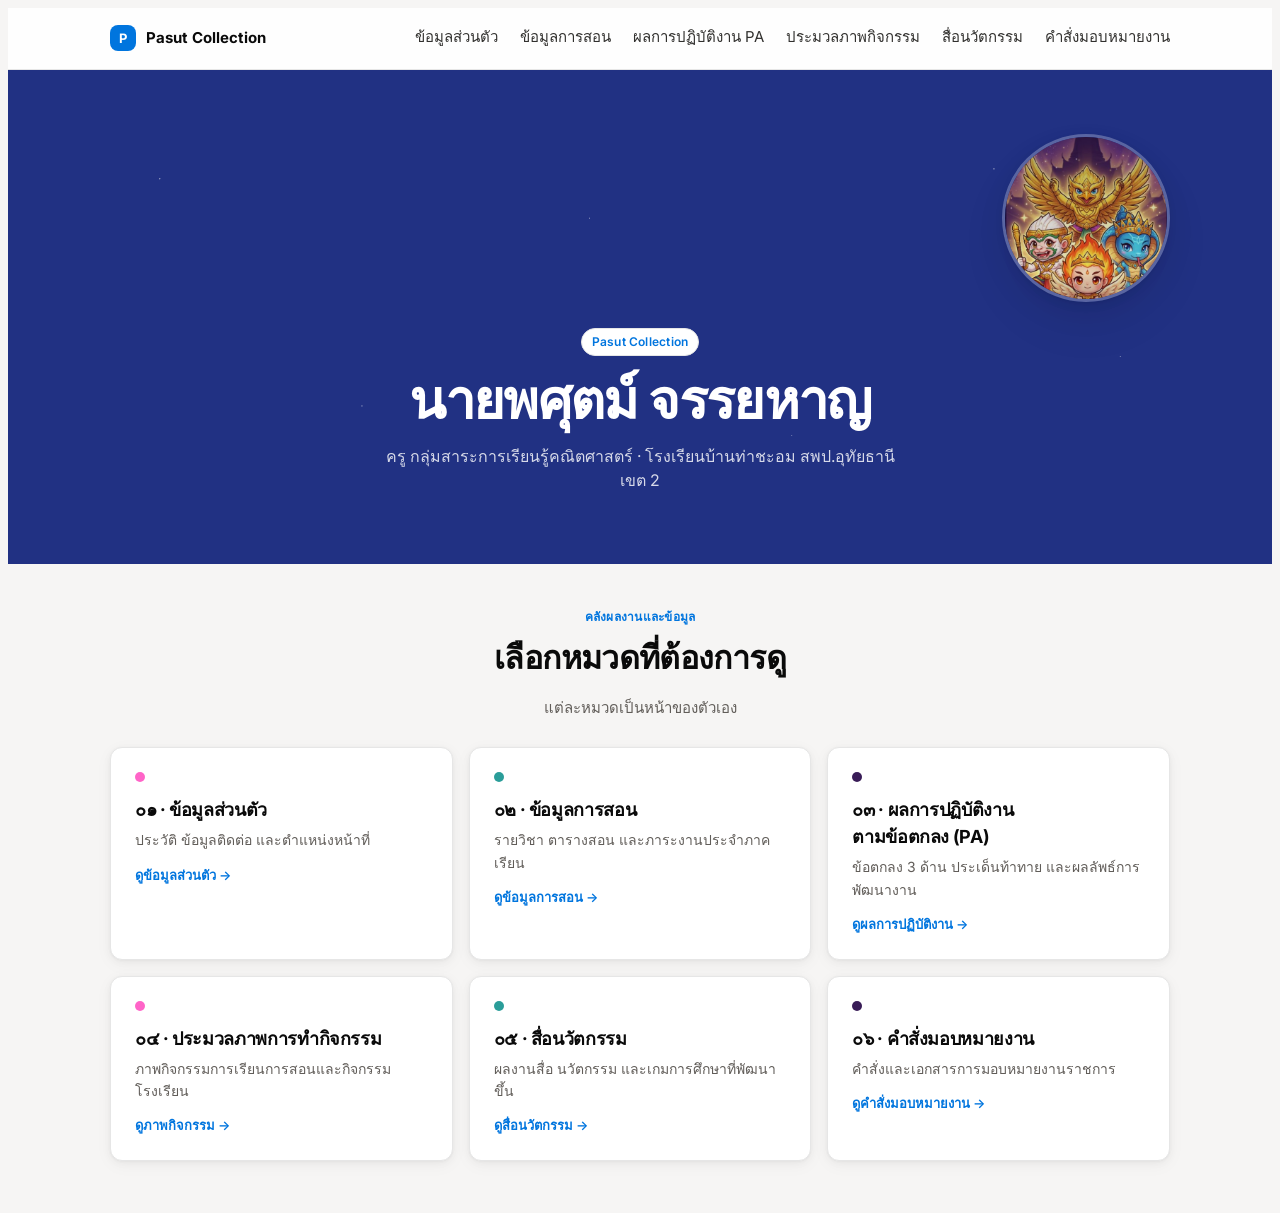
==== index.html @ 1e982bf4 "Add files via upload" ====
<!doctype html>
<html lang="th">
<head>
<meta charset="UTF-8">
<meta name="viewport" content="width=device-width, initial-scale=1">
<title>Pasut Collection</title>
<meta name="description" content="คลังผลงานและข้อมูลของนายพศุตม์ จรรยหาญ ครูกลุ่มสาระการเรียนรู้คณิตศาสตร์ โรงเรียนบ้านท่าชะอม">
<link rel="stylesheet" href="style.css">
</head>
<body>

<div class="topbar">
  <div class="wrap row">
    <a class="brand" href="index.html"><span class="mark">P</span> Pasut Collection</a>
    <nav class="crumbs">
      <a href="personal.html">ข้อมูลส่วนตัว</a>
      <a href="teaching.html">ข้อมูลการสอน</a>
      <a href="pa.html">ผลการปฏิบัติงาน PA</a>
      <a href="gallery.html">ประมวลภาพกิจกรรม</a>
      <a href="media.html">สื่อนวัตกรรม</a>
      <a href="orders.html">คำสั่งมอบหมายงาน</a>
    </nav>
  </div>
</div>

<div class="heroband">
  <div class="wrap heroband-inner">
    <div class="hero-photo"><img src="images/hero-splash.jpg" alt="รูปภาพนายพศุตม์ จรรยหาญ"></div>
    <span class="eyebrow">Pasut Collection</span>
    <h1>นายพศุตม์ จรรยหาญ</h1>
    <p class="lede">ครู กลุ่มสาระการเรียนรู้คณิตศาสตร์ · โรงเรียนบ้านท่าชะอม สพป.อุทัยธานี เขต 2</p>
  </div>
</div>

<main class="wrap">
  <section id="menu" style="border-top:none;">
    <div class="kicker" style="text-align:center;">คลังผลงานและข้อมูล</div>
    <h2 style="text-align:center;">เลือกหมวดที่ต้องการดู</h2>
    <p class="intro" style="text-align:center; margin-inline:auto;">แต่ละหมวดเป็นหน้าของตัวเอง</p>
    <div class="tilegrid">
      <a class="tile d1" href="personal.html">
        <div class="dot"></div>
        <h3>๐๑ · ข้อมูลส่วนตัว</h3>
        <p>ประวัติ ข้อมูลติดต่อ และตำแหน่งหน้าที่</p>
        <div class="go">ดูข้อมูลส่วนตัว →</div>
      </a>
      <a class="tile d2" href="teaching.html">
        <div class="dot"></div>
        <h3>๐๒ · ข้อมูลการสอน</h3>
        <p>รายวิชา ตารางสอน และภาระงานประจำภาคเรียน</p>
        <div class="go">ดูข้อมูลการสอน →</div>
      </a>
      <a class="tile d3" href="pa.html">
        <div class="dot"></div>
        <h3>๐๓ · ผลการปฏิบัติงานตามข้อตกลง (PA)</h3>
        <p>ข้อตกลง 3 ด้าน ประเด็นท้าทาย และผลลัพธ์การพัฒนางาน</p>
        <div class="go">ดูผลการปฏิบัติงาน →</div>
      </a>
      <a class="tile d1" href="gallery.html">
        <div class="dot"></div>
        <h3>๐๔ · ประมวลภาพการทำกิจกรรม</h3>
        <p>ภาพกิจกรรมการเรียนการสอนและกิจกรรมโรงเรียน</p>
        <div class="go">ดูภาพกิจกรรม →</div>
      </a>
      <a class="tile d2" href="media.html">
        <div class="dot"></div>
        <h3>๐๕ · สื่อนวัตกรรม</h3>
        <p>ผลงานสื่อ นวัตกรรม และเกมการศึกษาที่พัฒนาขึ้น</p>
        <div class="go">ดูสื่อนวัตกรรม →</div>
      </a>
      <a class="tile d3" href="orders.html">
        <div class="dot"></div>
        <h3>๐๖ · คำสั่งมอบหมายงาน</h3>
        <p>คำสั่งและเอกสารการมอบหมายงานราชการ</p>
        <div class="go">ดูคำสั่งมอบหมายงาน →</div>
      </a>
    </div>
  </section>
</main>

</body>
</html>
---- style.css ----
@import url('https://fonts.googleapis.com/css2?family=Inter:wght@400;500;600;700&display=swap');

:root{
  --primary:#0075de;
  --primary-active:#005bab;
  --secondary:#213183;
  --on-primary:#ffffff;
  --canvas:#ffffff;
  --canvas-soft:#f6f5f4;
  --surface:#ffffff;
  --ink:#0a0a0a;
  --ink-secondary:#31302e;
  --ink-muted:#615d59;
  --ink-faint:#a39e98;
  --hairline:#e6e6e6;
  --sky:#62aef0;
  --purple:#d6b6f6;
  --purple-deep:#391c57;
  --pink:#ff64c8;
  --orange:#dd5b00;
  --teal:#2a9d99;
  --green:#1aae39;
  --shadow-1: 0 0.2px 1px rgba(0,0,0,.02), 0 0.8px 3px rgba(0,0,0,.03), 0 2px 8px rgba(0,0,0,.035), 0 4px 18px rgba(0,0,0,.04);
  --shadow-2: 0 1px 2px rgba(0,0,0,.03), 0 4px 10px rgba(0,0,0,.05), 0 14px 30px rgba(0,0,0,.06), 0 23px 52px rgba(0,0,0,.05);
  color-scheme: light;
}
@media (prefers-color-scheme: dark){
  :root:not([data-theme="light"]){
    --primary:#4da3ff; --primary-active:#7bbcff; --secondary:#0e1442;
    --canvas:#191919; --canvas-soft:#141414; --surface:#232323;
    --ink:#f2f1ee; --ink-secondary:#d8d5cf; --ink-muted:#a39e98; --ink-faint:#77716a;
    --hairline:#333331;
    color-scheme: dark;
  }
}
:root[data-theme="dark"]{
  --primary:#4da3ff; --primary-active:#7bbcff; --secondary:#0e1442;
  --canvas:#191919; --canvas-soft:#141414; --surface:#232323;
  --ink:#f2f1ee; --ink-secondary:#d8d5cf; --ink-muted:#a39e98; --ink-faint:#77716a;
  --hairline:#333331;
  color-scheme: dark;
}

*{box-sizing:border-box;}
body{
  background:var(--canvas-soft); color:var(--ink);
  font-family:'Inter',-apple-system,system-ui,"Segoe UI",sans-serif;
  line-height:1.5; -webkit-font-smoothing:antialiased;
}
h1,h2,h3{ font-weight:700; letter-spacing:-.02em; text-wrap:balance; margin:0; }
.num{ font-variant-numeric:tabular-nums; }
a{ color:var(--primary); text-decoration:none; }
img{ max-width:100%; }

.wrap{ max-width:1100px; margin-inline:auto; padding-inline:20px; }

/* ---------- top bar (nav-bar) ---------- */
.topbar{
  position:sticky; top:env(safe-area-inset-top,0px); z-index:20;
  background:color-mix(in srgb, var(--canvas) 88%, transparent);
  backdrop-filter:blur(10px);
  border-bottom:1px solid var(--hairline);
}
.topbar .row{ display:flex; align-items:center; justify-content:space-between; gap:16px; padding-block:14px; flex-wrap:wrap; }
.brand{ display:flex; align-items:center; gap:10px; font-weight:700; font-size:15px; color:var(--ink); text-decoration:none; }
.brand .mark{
  width:26px;height:26px;border-radius:8px;
  background:var(--primary); color:var(--on-primary);
  display:grid;place-items:center;font-size:13px;font-weight:700;
}
nav.crumbs{ display:flex; gap:22px; overflow-x:auto; scrollbar-width:none; }
nav.crumbs::-webkit-scrollbar{display:none;}
nav.crumbs a{
  white-space:nowrap; font-size:15px; color:var(--ink-secondary);
  padding-block:4px; border-bottom:2px solid transparent;
}
nav.crumbs a:hover, nav.crumbs a.on{ color:var(--ink); border-color:var(--primary); }

/* ---------- hero-band (single dark island, homepage only) ---------- */
.heroband{
  background:var(--secondary); color:var(--on-primary);
  padding-block:64px 56px; text-align:center; position:relative; overflow:hidden;
}
.heroband::before{
  content:""; position:absolute; inset:0;
  background:
    radial-gradient(2px 2px at 12% 22%, rgba(255,255,255,.55) 0, transparent 60%),
    radial-gradient(2px 2px at 28% 68%, rgba(255,255,255,.4) 0, transparent 60%),
    radial-gradient(1.6px 1.6px at 46% 30%, rgba(255,255,255,.5) 0, transparent 60%),
    radial-gradient(1.6px 1.6px at 62% 74%, rgba(255,255,255,.35) 0, transparent 60%),
    radial-gradient(2px 2px at 78% 20%, rgba(255,255,255,.5) 0, transparent 60%),
    radial-gradient(1.6px 1.6px at 88% 58%, rgba(255,255,255,.4) 0, transparent 60%);
  pointer-events:none;
}
.heroband-inner{ position:relative; }
.hero-photo{
  width:168px; height:168px; border-radius:50%; margin-inline:auto 0;
  overflow:hidden; box-shadow:var(--shadow-2); border:3px solid rgba(255,255,255,.25);
}
.hero-photo img{ width:100%; height:100%; object-fit:cover; display:block; }
.heroband .eyebrow{ margin-top:26px; }
.heroband h1{ font-size:clamp(34px,5vw,54px); line-height:1.04; letter-spacing:-.03em; margin:.3em 0 .2em; color:#fff; }
.heroband p.lede{ color:rgba(255,255,255,.82); max-width:52ch; margin-inline:auto; font-size:16px; }

/* generic page hero (non-home pages) */
.hero{ padding-block:52px 36px; }
.hero-grid{ display:grid; grid-template-columns:260px 1fr; gap:40px; align-items:center; }
.hero-frame{ position:relative; border-radius:16px; overflow:hidden; box-shadow:var(--shadow-1); border:1px solid var(--hairline); background:var(--surface); }
.hero-frame img{ display:block; width:100%; height:auto; }
.eyebrow{ display:inline-flex; font-size:12px; letter-spacing:.02em; font-weight:600; color:var(--primary); background:var(--surface); border:1px solid var(--hairline); border-radius:999px; padding:4px 10px; }
.hero h1{ font-size:clamp(30px,4.2vw,40px); margin:.35em 0 .2em; }
.hero p.lede{ color:var(--ink-muted); font-size:16px; max-width:52ch; }
.chiprow{ display:flex; flex-wrap:wrap; gap:8px; margin-top:18px; }
.chip{ font-size:13px; padding:6px 12px; border-radius:999px; background:var(--surface); border:1px solid var(--hairline); color:var(--ink-muted); }
.chip b{ color:var(--ink); font-weight:600; }

/* ---------- section shell ---------- */
section{ padding-block:44px; border-top:1px solid var(--hairline); }
section .kicker{ font-size:12px; letter-spacing:.02em; font-weight:600; color:var(--primary); margin-bottom:8px; }
section h2{ font-size:clamp(24px,3vw,32px); margin:0 0 8px; }
section .intro{ color:var(--ink-muted); max-width:68ch; margin-bottom:28px; font-size:15px; }

/* ---------- workload / info cards ---------- */
.loadgrid{ display:grid; grid-template-columns:repeat(auto-fit,minmax(220px,1fr)); gap:16px; }
.loadcard{ background:var(--surface); border:1px solid var(--hairline); border-radius:12px; padding:24px; box-shadow:var(--shadow-1); }
.loadcard .term{ font-size:12px; color:var(--ink-muted); font-weight:600; }
.loadcard .total{ font-size:32px; font-weight:700; letter-spacing:-.02em; color:var(--primary); margin:.15em 0; }
.loadcard ul{ margin:0; padding-left:1.1em; color:var(--ink-secondary); font-size:14px; line-height:1.7; }

/* ---------- home tiles (feature-card) ---------- */
.tilegrid{ display:grid; grid-template-columns:1fr; gap:16px; }
@media(min-width:760px){ .tilegrid{ grid-template-columns:repeat(3,1fr); } }
.tile{
  display:block; color:var(--ink);
  background:var(--surface); border:1px solid var(--hairline); border-radius:12px;
  padding:24px; box-shadow:var(--shadow-1); position:relative;
  transition:box-shadow .15s ease, transform .15s ease;
}
.tile:hover{ box-shadow:var(--shadow-2); transform:translateY(-2px); }
.tile .dot{ width:10px; height:10px; border-radius:50%; margin-bottom:14px; }
.tile.d1 .dot{ background:var(--pink); }
.tile.d2 .dot{ background:var(--teal); }
.tile.d3 .dot{ background:var(--purple-deep); }
.tile h3{ font-size:18px; margin-bottom:6px; }
.tile p{ margin:0; color:var(--ink-muted); font-size:14px; line-height:1.6; }
.tile .go{ margin-top:14px; font-size:13px; color:var(--primary); font-weight:600; }
.tile .pts{ position:absolute; top:22px; right:22px; font-size:11px; font-weight:600; color:var(--primary); background:var(--canvas-soft); padding:3px 10px; border-radius:999px; }

/* ---------- domain / sub-topic pages ---------- */
.pagehead{ padding-block:44px 28px; border-top:none; }
.backlink{ display:inline-flex; align-items:center; gap:6px; font-size:14px; color:var(--ink-muted); margin-bottom:16px; }
.backlink:hover{ color:var(--primary); }
.pagehead .n{ font-size:13px; color:var(--primary); font-weight:600; }
.pagehead h1{ font-size:clamp(28px,4vw,38px); margin:.25em 0 .3em; }
.pagehead p.role{ color:var(--ink-muted); max-width:70ch; font-size:15px; }
.pagehead .pts{ display:inline-block; margin-top:10px; font-size:12px; font-weight:600; background:var(--canvas-soft); border:1px solid var(--hairline); padding:4px 12px; border-radius:999px; color:var(--ink-secondary); }

.subs{ display:flex; flex-direction:column; }
.sub{ display:grid; grid-template-columns:1fr; gap:20px; padding-block:32px; border-top:1px solid var(--hairline); }
@media(min-width:760px){ .sub.with-image{ grid-template-columns:1.3fr 1fr; align-items:start; } }
.sub .tag{ font-size:12px; color:var(--primary); font-weight:600; }
.sub h3{ margin:.3em 0 .5em; font-size:19px; }
.sub p{ color:var(--ink-secondary); margin:0; font-size:15px; line-height:1.65; }
.sub figure{ margin:0; }
.sub figure img{ display:block; width:100%; border-radius:12px; border:1px solid var(--hairline); box-shadow:var(--shadow-1); }
.sub figcaption{ font-size:12px; color:var(--ink-faint); margin-top:8px; }

.cols3{ display:grid; grid-template-columns:1fr; gap:16px; }
@media(min-width:820px){ .cols3{ grid-template-columns:1fr 1fr; } }
.col h4{ margin:0 0 8px; font-size:12px; font-weight:600; color:var(--primary); }
.col ul{ margin:0; padding-left:1.1em; font-size:14px; color:var(--ink-secondary); line-height:1.6; }
.col li{ margin-bottom:.55em; }
.summary-card{ background:var(--surface); border:1px solid var(--hairline); border-radius:12px; padding:26px; box-shadow:var(--shadow-1); margin-top:10px;}

.mini-table{ width:100%; border-collapse:collapse; margin-top:14px; font-size:14px;}
.mini-table th,.mini-table td{ padding:10px; border-bottom:1px solid var(--hairline); text-align:left;}
.mini-table th{ color:var(--ink-muted); font-weight:600; font-size:12px; background:var(--canvas-soft); }

/* ---------- problem / floors / tech / dims ---------- */
.problem-card{ background:var(--surface); border:1px solid var(--hairline); border-left:3px solid var(--orange); border-radius:12px; padding:22px; }
.floors{ display:grid; grid-template-columns:repeat(auto-fit,minmax(150px,1fr)); gap:12px; margin-top:18px;}
.floor{ background:var(--surface); border:1px solid var(--hairline); border-radius:12px; padding:16px; box-shadow:var(--shadow-1); }
.floor .range{ font-weight:700; color:var(--primary); font-size:16px;}
.floor .desc{ font-size:13px; color:var(--ink-muted); margin-top:4px; }
.floor .bar{ height:5px; border-radius:3px; background:var(--canvas-soft); margin-top:12px; overflow:hidden;}
.floor .bar i{ display:block; height:100%; background:var(--primary); }
.techrow{ display:flex; flex-wrap:wrap; gap:10px; margin-top:16px; }
.tech{ display:flex; align-items:center; gap:8px; font-size:13px; background:var(--surface); border:1px solid var(--hairline); border-radius:8px; padding:8px 12px; }
.tech .dot{ width:8px; height:8px; border-radius:50%; background:var(--teal); }
.dims{ display:grid; grid-template-columns:1fr; gap:16px; margin-top:18px;}
@media(min-width:720px){ .dims{ grid-template-columns:1fr 1fr; } }
.dim{ background:var(--surface); border:1px solid var(--hairline); border-radius:12px; padding:20px; box-shadow:var(--shadow-1);}
.dim .tag{ font-size:12px; font-weight:600; color:var(--primary); }
.dim h4{ margin:.3em 0 .4em; font-size:17px; }
.dim p{ margin:0; color:var(--ink-muted); font-size:14px; }
.thresh{ display:flex; gap:10px; margin-top:12px;}
.thresh span{ font-size:12px; padding:4px 10px; border-radius:999px; background:var(--canvas-soft); color:var(--ink-secondary);}

/* ---------- results ---------- */
.stat-grid{ display:grid; grid-template-columns:1fr; gap:16px; }
@media(min-width:720px){ .stat-grid{ grid-template-columns:repeat(3,1fr); } }
.stat-card{ background:var(--surface); border:1px solid var(--hairline); border-radius:12px; padding:22px; box-shadow:var(--shadow-1); }
.stat-card .label{ font-size:12px; color:var(--ink-muted); font-weight:600; }
.stat-move{ display:flex; align-items:baseline; gap:10px; margin:.5em 0 .7em; }
.stat-move .from{ font-size:18px; color:var(--ink-faint); }
.stat-move .arrow{ color:var(--primary); }
.stat-move .to{ font-size:28px; font-weight:700; color:var(--primary); letter-spacing:-.02em; }
.stat-bars{ display:flex; gap:6px; align-items:flex-end; height:44px; }
.stat-bars .b{ flex:1; border-radius:5px 5px 0 0; background:var(--canvas-soft); position:relative; }
.stat-bars .b.post{ background:var(--primary); }
.stat-bars .b .v{ position:absolute; top:-18px; left:0; right:0; text-align:center; font-size:11px; color:var(--ink-muted);}
.funnel{ margin-top:22px; background:var(--surface); border:1px solid var(--hairline); border-radius:12px; padding:24px; box-shadow:var(--shadow-1);}
.funnel-row{ display:grid; grid-template-columns:150px 1fr 90px; align-items:center; gap:12px; margin-bottom:10px;}
.funnel-row .fl{ font-size:14px; color:var(--ink-muted);}
.funnel-track{ height:12px; border-radius:8px; background:var(--canvas-soft); overflow:hidden;}
.funnel-track i{ display:block; height:100%; background:var(--primary); border-radius:8px;}
.funnel-row .fn{ font-size:13px; text-align:right; color:var(--ink-secondary); font-weight:600;}
.note{ font-size:13px; color:var(--ink-muted); margin-top:14px; border-top:1px dashed var(--hairline); padding-top:12px;}

/* ---------- card grid (gallery / media / orders) ---------- */
.cardgrid{ display:grid; grid-template-columns:repeat(2,1fr); gap:16px; }
@media(min-width:720px){ .cardgrid{ grid-template-columns:repeat(3,1fr); } }
.gcard{ background:var(--surface); border:1px solid var(--hairline); border-radius:12px; overflow:hidden; box-shadow:var(--shadow-1); }
.gcard .photo{ aspect-ratio:4/3; background:var(--canvas-soft); }
.gcard .photo img{ width:100%; height:100%; object-fit:cover; display:block; }
.gcard .body{ padding:14px 16px; }
.gcard .title{ font-weight:600; font-size:15px; margin-bottom:4px; }
.gcard .sub{ font-size:13px; color:var(--ink-muted); white-space:pre-line; }
.empty-note{ color:var(--ink-faint); font-size:14px; text-align:center; padding:32px 0; border:1px dashed var(--hairline); border-radius:12px; }

/* ---------- footer ---------- */
footer{ padding-block:44px 60px; }
.signoff{ display:grid; grid-template-columns:1fr; gap:20px; background:var(--surface); border:1px solid var(--hairline); border-radius:12px; padding:26px; }
@media(min-width:680px){ .signoff{ grid-template-columns:1fr 1fr; } }
.signoff .who{ font-size:13px; color:var(--ink-muted); }
.signoff .name{ font-weight:700; font-size:17px; margin:.2em 0;}
.foot-note{ margin-top:24px; font-size:13px; color:var(--ink-muted); text-align:center; }
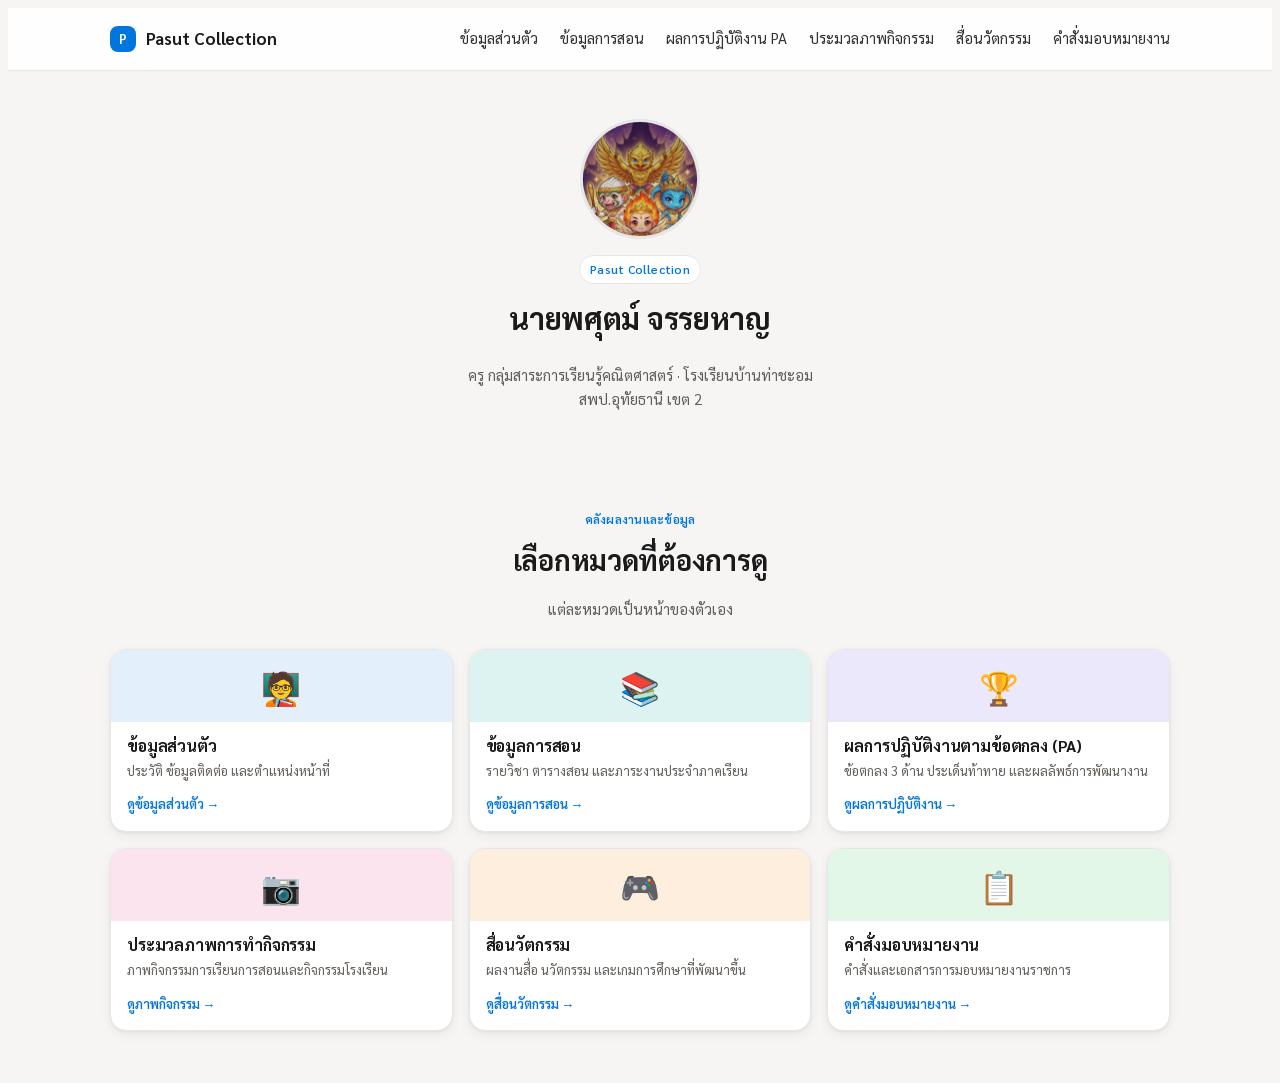
==== commit e12cec8e: "Match design to School Portal: Sarabun font, its color tokens, icon-band cards without numbers, phot" ====
--- a/index.html
+++ b/index.html
@@ -39,40 +39,52 @@
     <p class="intro" style="text-align:center; margin-inline:auto;">แต่ละหมวดเป็นหน้าของตัวเอง</p>
     <div class="tilegrid">
       <a class="tile d1" href="personal.html">
-        <div class="dot"></div>
-        <h3>๐๑ · ข้อมูลส่วนตัว</h3>
-        <p>ประวัติ ข้อมูลติดต่อ และตำแหน่งหน้าที่</p>
-        <div class="go">ดูข้อมูลส่วนตัว →</div>
+        <div class="icon-band" aria-hidden="true">🧑‍🏫</div>
+        <div class="body">
+          <h3>ข้อมูลส่วนตัว</h3>
+          <p>ประวัติ ข้อมูลติดต่อ และตำแหน่งหน้าที่</p>
+          <div class="go">ดูข้อมูลส่วนตัว →</div>
+        </div>
       </a>
       <a class="tile d2" href="teaching.html">
-        <div class="dot"></div>
-        <h3>๐๒ · ข้อมูลการสอน</h3>
-        <p>รายวิชา ตารางสอน และภาระงานประจำภาคเรียน</p>
-        <div class="go">ดูข้อมูลการสอน →</div>
+        <div class="icon-band" aria-hidden="true">📚</div>
+        <div class="body">
+          <h3>ข้อมูลการสอน</h3>
+          <p>รายวิชา ตารางสอน และภาระงานประจำภาคเรียน</p>
+          <div class="go">ดูข้อมูลการสอน →</div>
+        </div>
       </a>
       <a class="tile d3" href="pa.html">
-        <div class="dot"></div>
-        <h3>๐๓ · ผลการปฏิบัติงานตามข้อตกลง (PA)</h3>
-        <p>ข้อตกลง 3 ด้าน ประเด็นท้าทาย และผลลัพธ์การพัฒนางาน</p>
-        <div class="go">ดูผลการปฏิบัติงาน →</div>
+        <div class="icon-band" aria-hidden="true">🏆</div>
+        <div class="body">
+          <h3>ผลการปฏิบัติงานตามข้อตกลง (PA)</h3>
+          <p>ข้อตกลง 3 ด้าน ประเด็นท้าทาย และผลลัพธ์การพัฒนางาน</p>
+          <div class="go">ดูผลการปฏิบัติงาน →</div>
+        </div>
       </a>
-      <a class="tile d1" href="gallery.html">
-        <div class="dot"></div>
-        <h3>๐๔ · ประมวลภาพการทำกิจกรรม</h3>
-        <p>ภาพกิจกรรมการเรียนการสอนและกิจกรรมโรงเรียน</p>
-        <div class="go">ดูภาพกิจกรรม →</div>
+      <a class="tile" href="gallery.html">
+        <div class="icon-band" aria-hidden="true">📷</div>
+        <div class="body">
+          <h3>ประมวลภาพการทำกิจกรรม</h3>
+          <p>ภาพกิจกรรมการเรียนการสอนและกิจกรรมโรงเรียน</p>
+          <div class="go">ดูภาพกิจกรรม →</div>
+        </div>
       </a>
-      <a class="tile d2" href="media.html">
-        <div class="dot"></div>
-        <h3>๐๕ · สื่อนวัตกรรม</h3>
-        <p>ผลงานสื่อ นวัตกรรม และเกมการศึกษาที่พัฒนาขึ้น</p>
-        <div class="go">ดูสื่อนวัตกรรม →</div>
+      <a class="tile" href="media.html">
+        <div class="icon-band" aria-hidden="true">🎮</div>
+        <div class="body">
+          <h3>สื่อนวัตกรรม</h3>
+          <p>ผลงานสื่อ นวัตกรรม และเกมการศึกษาที่พัฒนาขึ้น</p>
+          <div class="go">ดูสื่อนวัตกรรม →</div>
+        </div>
       </a>
-      <a class="tile d3" href="orders.html">
-        <div class="dot"></div>
-        <h3>๐๖ · คำสั่งมอบหมายงาน</h3>
-        <p>คำสั่งและเอกสารการมอบหมายงานราชการ</p>
-        <div class="go">ดูคำสั่งมอบหมายงาน →</div>
+      <a class="tile" href="orders.html">
+        <div class="icon-band" aria-hidden="true">📋</div>
+        <div class="body">
+          <h3>คำสั่งมอบหมายงาน</h3>
+          <p>คำสั่งและเอกสารการมอบหมายงานราชการ</p>
+          <div class="go">ดูคำสั่งมอบหมายงาน →</div>
+        </div>
       </a>
     </div>
   </section>
--- a/style.css
+++ b/style.css
@@ -1,60 +1,78 @@
-@import url('https://fonts.googleapis.com/css2?family=Inter:wght@400;500;600;700&display=swap');
-
+@import url('https://fonts.googleapis.com/css2?family=Sarabun:wght@400;500;600;700&display=swap');
+
+/* โทนสี/สเปซซิ่งชุดเดียวกับ School Portal (ระบบงานโรงเรียนบ้านท่าชะอม) */
 :root{
-  --primary:#0075de;
-  --primary-active:#005bab;
-  --secondary:#213183;
-  --on-primary:#ffffff;
+  --canvas-soft:#f6f5f4;
   --canvas:#ffffff;
-  --canvas-soft:#f6f5f4;
   --surface:#ffffff;
-  --ink:#0a0a0a;
+  --ink:#1a1a1a;
   --ink-secondary:#31302e;
   --ink-muted:#615d59;
   --ink-faint:#a39e98;
   --hairline:#e6e6e6;
-  --sky:#62aef0;
-  --purple:#d6b6f6;
-  --purple-deep:#391c57;
-  --pink:#ff64c8;
-  --orange:#dd5b00;
-  --teal:#2a9d99;
-  --green:#1aae39;
-  --shadow-1: 0 0.2px 1px rgba(0,0,0,.02), 0 0.8px 3px rgba(0,0,0,.03), 0 2px 8px rgba(0,0,0,.035), 0 4px 18px rgba(0,0,0,.04);
-  --shadow-2: 0 1px 2px rgba(0,0,0,.03), 0 4px 10px rgba(0,0,0,.05), 0 14px 30px rgba(0,0,0,.06), 0 23px 52px rgba(0,0,0,.05);
+  --primary:#0075de;
+  --primary-active:#005bab;
+
+  --teal:#2a9d99;      --teal-bg:#ddf3f2;      --teal-hover:#ccecea;
+  --green:#1aae39;     --green-bg:#e2f7e7;     --green-hover:#cceedb;
+  --orange:#dd5b00;    --orange-bg:#fdeede;    --orange-hover:#fce0ca;
+  --purple:#7c3aed;    --purple-bg:#ece8fc;    --purple-hover:#ddd5f8;
+  --blue:#0075de;      --blue-bg:#e3f0fc;      --blue-hover:#d2e6fa;
+  --pink:#c0246e;      --pink-bg:#fce4ef;      --pink-hover:#f8d0e3;
+
+  --radius-sm:8px; --radius-md:12px; --radius-lg:16px; --radius-full:9999px;
+  --shadow-1: 0 1px 3px rgba(0,0,0,.06), 0 4px 12px rgba(0,0,0,.05);
+  --shadow-2: 0 10px 28px rgba(0,0,0,.09);
   color-scheme: light;
 }
 @media (prefers-color-scheme: dark){
   :root:not([data-theme="light"]){
-    --primary:#4da3ff; --primary-active:#7bbcff; --secondary:#0e1442;
-    --canvas:#191919; --canvas-soft:#141414; --surface:#232323;
-    --ink:#f2f1ee; --ink-secondary:#d8d5cf; --ink-muted:#a39e98; --ink-faint:#77716a;
-    --hairline:#333331;
+    --canvas-soft:#14161a; --canvas:#1e2126; --surface:#1e2126;
+    --ink:#f0efed; --ink-secondary:#d5d2ce; --ink-muted:#9a958f; --ink-faint:#6b6660;
+    --hairline:#2d3138;
+    --primary:#4da3ff; --primary-active:#7fbfff;
+    --teal-bg:#1a3634; --teal-hover:#213f3d;
+    --green-bg:#183a22; --green-hover:#1f4529;
+    --orange-bg:#3a2410; --orange-hover:#452c14;
+    --purple-bg:#28204a; --purple-hover:#312756;
+    --blue-bg:#152d47; --blue-hover:#1c3854;
+    --pink-bg:#3a1526; --pink-hover:#451b2e;
+    --shadow-1: 0 1px 3px rgba(0,0,0,.4), 0 4px 12px rgba(0,0,0,.3);
+    --shadow-2: 0 10px 28px rgba(0,0,0,.5);
     color-scheme: dark;
   }
 }
 :root[data-theme="dark"]{
-  --primary:#4da3ff; --primary-active:#7bbcff; --secondary:#0e1442;
-  --canvas:#191919; --canvas-soft:#141414; --surface:#232323;
-  --ink:#f2f1ee; --ink-secondary:#d8d5cf; --ink-muted:#a39e98; --ink-faint:#77716a;
-  --hairline:#333331;
+  --canvas-soft:#14161a; --canvas:#1e2126; --surface:#1e2126;
+  --ink:#f0efed; --ink-secondary:#d5d2ce; --ink-muted:#9a958f; --ink-faint:#6b6660;
+  --hairline:#2d3138;
+  --primary:#4da3ff; --primary-active:#7fbfff;
+  --teal-bg:#1a3634; --teal-hover:#213f3d;
+  --green-bg:#183a22; --green-hover:#1f4529;
+  --orange-bg:#3a2410; --orange-hover:#452c14;
+  --purple-bg:#28204a; --purple-hover:#312756;
+  --blue-bg:#152d47; --blue-hover:#1c3854;
+  --pink-bg:#3a1526; --pink-hover:#451b2e;
+  --shadow-1: 0 1px 3px rgba(0,0,0,.4), 0 4px 12px rgba(0,0,0,.3);
+  --shadow-2: 0 10px 28px rgba(0,0,0,.5);
   color-scheme: dark;
 }
 
 *{box-sizing:border-box;}
+html{ font-size:17px; }
 body{
   background:var(--canvas-soft); color:var(--ink);
-  font-family:'Inter',-apple-system,system-ui,"Segoe UI",sans-serif;
-  line-height:1.5; -webkit-font-smoothing:antialiased;
-}
-h1,h2,h3{ font-weight:700; letter-spacing:-.02em; text-wrap:balance; margin:0; }
+  font-family:'Sarabun',sans-serif;
+  line-height:1.6; -webkit-font-smoothing:antialiased;
+}
+h1,h2,h3{ font-family:'Sarabun',sans-serif; font-weight:700; letter-spacing:-.01em; text-wrap:balance; margin:0; }
 .num{ font-variant-numeric:tabular-nums; }
 a{ color:var(--primary); text-decoration:none; }
 img{ max-width:100%; }
 
 .wrap{ max-width:1100px; margin-inline:auto; padding-inline:20px; }
 
-/* ---------- top bar (nav-bar) ---------- */
+/* ---------- top bar ---------- */
 .topbar{
   position:sticky; top:env(safe-area-inset-top,0px); z-index:20;
   background:color-mix(in srgb, var(--canvas) 88%, transparent);
@@ -62,10 +80,10 @@
   border-bottom:1px solid var(--hairline);
 }
 .topbar .row{ display:flex; align-items:center; justify-content:space-between; gap:16px; padding-block:14px; flex-wrap:wrap; }
-.brand{ display:flex; align-items:center; gap:10px; font-weight:700; font-size:15px; color:var(--ink); text-decoration:none; }
+.brand{ display:flex; align-items:center; gap:10px; font-weight:700; font-size:17px; color:var(--ink); text-decoration:none; }
 .brand .mark{
-  width:26px;height:26px;border-radius:8px;
-  background:var(--primary); color:var(--on-primary);
+  width:26px;height:26px;border-radius:var(--radius-sm);
+  background:var(--primary); color:#fff;
   display:grid;place-items:center;font-size:13px;font-weight:700;
 }
 nav.crumbs{ display:flex; gap:22px; overflow-x:auto; scrollbar-width:none; }
@@ -76,84 +94,77 @@
 }
 nav.crumbs a:hover, nav.crumbs a.on{ color:var(--ink); border-color:var(--primary); }
 
-/* ---------- hero-band (single dark island, homepage only) ---------- */
-.heroband{
-  background:var(--secondary); color:var(--on-primary);
-  padding-block:64px 56px; text-align:center; position:relative; overflow:hidden;
-}
-.heroband::before{
-  content:""; position:absolute; inset:0;
-  background:
-    radial-gradient(2px 2px at 12% 22%, rgba(255,255,255,.55) 0, transparent 60%),
-    radial-gradient(2px 2px at 28% 68%, rgba(255,255,255,.4) 0, transparent 60%),
-    radial-gradient(1.6px 1.6px at 46% 30%, rgba(255,255,255,.5) 0, transparent 60%),
-    radial-gradient(1.6px 1.6px at 62% 74%, rgba(255,255,255,.35) 0, transparent 60%),
-    radial-gradient(2px 2px at 78% 20%, rgba(255,255,255,.5) 0, transparent 60%),
-    radial-gradient(1.6px 1.6px at 88% 58%, rgba(255,255,255,.4) 0, transparent 60%);
-  pointer-events:none;
-}
-.heroband-inner{ position:relative; }
+/* ---------- profile hero — รูปกลมอยู่กลาง เหนือชื่อ (แบบ staff-person ของ School Portal) ---------- */
+.heroband{ padding-block:48px 40px; text-align:center; }
+.heroband-inner{ display:flex; flex-direction:column; align-items:center; gap:6px; }
 .hero-photo{
-  width:168px; height:168px; border-radius:50%; margin-inline:auto 0;
-  overflow:hidden; box-shadow:var(--shadow-2); border:3px solid rgba(255,255,255,.25);
+  width:120px; height:120px; border-radius:50%; overflow:hidden;
+  border:3px solid var(--hairline); background:var(--canvas);
+  margin-bottom:10px;
 }
 .hero-photo img{ width:100%; height:100%; object-fit:cover; display:block; }
-.heroband .eyebrow{ margin-top:26px; }
-.heroband h1{ font-size:clamp(34px,5vw,54px); line-height:1.04; letter-spacing:-.03em; margin:.3em 0 .2em; color:#fff; }
-.heroband p.lede{ color:rgba(255,255,255,.82); max-width:52ch; margin-inline:auto; font-size:16px; }
-
-/* generic page hero (non-home pages) */
-.hero{ padding-block:52px 36px; }
-.hero-grid{ display:grid; grid-template-columns:260px 1fr; gap:40px; align-items:center; }
-.hero-frame{ position:relative; border-radius:16px; overflow:hidden; box-shadow:var(--shadow-1); border:1px solid var(--hairline); background:var(--surface); }
-.hero-frame img{ display:block; width:100%; height:auto; }
-.eyebrow{ display:inline-flex; font-size:12px; letter-spacing:.02em; font-weight:600; color:var(--primary); background:var(--surface); border:1px solid var(--hairline); border-radius:999px; padding:4px 10px; }
-.hero h1{ font-size:clamp(30px,4.2vw,40px); margin:.35em 0 .2em; }
-.hero p.lede{ color:var(--ink-muted); font-size:16px; max-width:52ch; }
-.chiprow{ display:flex; flex-wrap:wrap; gap:8px; margin-top:18px; }
-.chip{ font-size:13px; padding:6px 12px; border-radius:999px; background:var(--surface); border:1px solid var(--hairline); color:var(--ink-muted); }
+.heroband .eyebrow{ margin-bottom:4px; }
+.heroband h1{ font-size:clamp(24px,4vw,30px); margin:0; color:var(--ink); }
+.heroband p.lede{ color:var(--ink-muted); max-width:52ch; margin-inline:auto; font-size:15px; }
+
+/* generic page hero (non-home pages) — รูปกลมอยู่กลางเหนือชื่อเช่นกัน */
+.hero{ padding-block:44px 32px; text-align:center; }
+.hero-grid{ display:flex; flex-direction:column; align-items:center; gap:6px; }
+.hero-frame{
+  width:120px; height:120px; border-radius:50%; overflow:hidden;
+  border:3px solid var(--hairline); background:var(--canvas); margin-bottom:10px;
+}
+.hero-frame img{ display:block; width:100%; height:100%; object-fit:cover; }
+.eyebrow{ display:inline-flex; font-size:12px; letter-spacing:.02em; font-weight:600; color:var(--primary); background:var(--surface); border:1px solid var(--hairline); border-radius:var(--radius-full); padding:4px 10px; }
+.hero h1{ font-size:clamp(22px,4vw,28px); margin:0; }
+.hero p.lede{ color:var(--ink-muted); font-size:15px; max-width:52ch; margin-inline:auto; }
+.chiprow{ display:flex; flex-wrap:wrap; gap:8px; margin-top:14px; justify-content:center; }
+.chip{ font-size:13px; padding:6px 12px; border-radius:var(--radius-full); background:var(--surface); border:1px solid var(--hairline); color:var(--ink-muted); }
 .chip b{ color:var(--ink); font-weight:600; }
 
 /* ---------- section shell ---------- */
 section{ padding-block:44px; border-top:1px solid var(--hairline); }
 section .kicker{ font-size:12px; letter-spacing:.02em; font-weight:600; color:var(--primary); margin-bottom:8px; }
-section h2{ font-size:clamp(24px,3vw,32px); margin:0 0 8px; }
+section h2{ font-size:clamp(22px,3vw,28px); margin:0 0 8px; }
 section .intro{ color:var(--ink-muted); max-width:68ch; margin-bottom:28px; font-size:15px; }
 
 /* ---------- workload / info cards ---------- */
 .loadgrid{ display:grid; grid-template-columns:repeat(auto-fit,minmax(220px,1fr)); gap:16px; }
-.loadcard{ background:var(--surface); border:1px solid var(--hairline); border-radius:12px; padding:24px; box-shadow:var(--shadow-1); }
+.loadcard{ background:var(--surface); border:1px solid var(--hairline); border-radius:var(--radius-lg); padding:24px; box-shadow:var(--shadow-1); }
 .loadcard .term{ font-size:12px; color:var(--ink-muted); font-weight:600; }
-.loadcard .total{ font-size:32px; font-weight:700; letter-spacing:-.02em; color:var(--primary); margin:.15em 0; }
+.loadcard .total{ font-size:32px; font-weight:700; letter-spacing:-.01em; color:var(--primary); margin:.15em 0; }
 .loadcard ul{ margin:0; padding-left:1.1em; color:var(--ink-secondary); font-size:14px; line-height:1.7; }
 
-/* ---------- home tiles (feature-card) ---------- */
-.tilegrid{ display:grid; grid-template-columns:1fr; gap:16px; }
-@media(min-width:760px){ .tilegrid{ grid-template-columns:repeat(3,1fr); } }
+/* ---------- system cards (การ์ดเมนู แบบ School Portal — ไม่มีเลข ใช้แถบสี+ไอคอนแทน) ---------- */
+.tilegrid{ display:grid; grid-template-columns:repeat(2,1fr); gap:16px; }
+@media(min-width:600px){ .tilegrid{ grid-template-columns:repeat(3,1fr); } }
 .tile{
-  display:block; color:var(--ink);
-  background:var(--surface); border:1px solid var(--hairline); border-radius:12px;
-  padding:24px; box-shadow:var(--shadow-1); position:relative;
-  transition:box-shadow .15s ease, transform .15s ease;
-}
-.tile:hover{ box-shadow:var(--shadow-2); transform:translateY(-2px); }
-.tile .dot{ width:10px; height:10px; border-radius:50%; margin-bottom:14px; }
-.tile.d1 .dot{ background:var(--pink); }
-.tile.d2 .dot{ background:var(--teal); }
-.tile.d3 .dot{ background:var(--purple-deep); }
-.tile h3{ font-size:18px; margin-bottom:6px; }
-.tile p{ margin:0; color:var(--ink-muted); font-size:14px; line-height:1.6; }
-.tile .go{ margin-top:14px; font-size:13px; color:var(--primary); font-weight:600; }
-.tile .pts{ position:absolute; top:22px; right:22px; font-size:11px; font-weight:600; color:var(--primary); background:var(--canvas-soft); padding:3px 10px; border-radius:999px; }
+  position:relative; background:var(--canvas); color:var(--ink);
+  border-radius:var(--radius-lg); border:1px solid var(--hairline);
+  box-shadow:var(--shadow-1); overflow:hidden; display:flex; flex-direction:column;
+  transition:transform .18s ease, box-shadow .18s ease;
+}
+.tile:hover{ transform:translateY(-4px); box-shadow:var(--shadow-2); }
+.tile .icon-band{ height:72px; display:flex; align-items:center; justify-content:center; font-size:32px; }
+.tile.d1 .icon-band{ background:var(--blue-bg); }
+.tile.d2 .icon-band{ background:var(--teal-bg); }
+.tile.d3 .icon-band{ background:var(--purple-bg); }
+.tile:nth-child(4) .icon-band{ background:var(--pink-bg); }
+.tile:nth-child(5) .icon-band{ background:var(--orange-bg); }
+.tile:nth-child(6) .icon-band{ background:var(--green-bg); }
+.tile .body{ padding:14px 16px 16px; display:flex; flex-direction:column; flex:1; gap:4px; }
+.tile h3{ font-size:16px; margin:0; line-height:1.3; }
+.tile p{ margin:0; color:var(--ink-muted); font-size:13px; line-height:1.5; }
+.tile .go{ margin-top:10px; font-size:13px; color:var(--primary); font-weight:600; }
 
 /* ---------- domain / sub-topic pages ---------- */
 .pagehead{ padding-block:44px 28px; border-top:none; }
 .backlink{ display:inline-flex; align-items:center; gap:6px; font-size:14px; color:var(--ink-muted); margin-bottom:16px; }
 .backlink:hover{ color:var(--primary); }
 .pagehead .n{ font-size:13px; color:var(--primary); font-weight:600; }
-.pagehead h1{ font-size:clamp(28px,4vw,38px); margin:.25em 0 .3em; }
+.pagehead h1{ font-size:clamp(26px,4vw,34px); margin:.25em 0 .3em; }
 .pagehead p.role{ color:var(--ink-muted); max-width:70ch; font-size:15px; }
-.pagehead .pts{ display:inline-block; margin-top:10px; font-size:12px; font-weight:600; background:var(--canvas-soft); border:1px solid var(--hairline); padding:4px 12px; border-radius:999px; color:var(--ink-secondary); }
+.pagehead .pts{ display:inline-block; margin-top:10px; font-size:12px; font-weight:600; background:var(--canvas-soft); border:1px solid var(--hairline); padding:4px 12px; border-radius:var(--radius-full); color:var(--ink-secondary); }
 
 .subs{ display:flex; flex-direction:column; }
 .sub{ display:grid; grid-template-columns:1fr; gap:20px; padding-block:32px; border-top:1px solid var(--hairline); }
@@ -162,7 +173,7 @@
 .sub h3{ margin:.3em 0 .5em; font-size:19px; }
 .sub p{ color:var(--ink-secondary); margin:0; font-size:15px; line-height:1.65; }
 .sub figure{ margin:0; }
-.sub figure img{ display:block; width:100%; border-radius:12px; border:1px solid var(--hairline); box-shadow:var(--shadow-1); }
+.sub figure img{ display:block; width:100%; border-radius:var(--radius-md); border:1px solid var(--hairline); box-shadow:var(--shadow-1); }
 .sub figcaption{ font-size:12px; color:var(--ink-faint); margin-top:8px; }
 
 .cols3{ display:grid; grid-template-columns:1fr; gap:16px; }
@@ -170,46 +181,46 @@
 .col h4{ margin:0 0 8px; font-size:12px; font-weight:600; color:var(--primary); }
 .col ul{ margin:0; padding-left:1.1em; font-size:14px; color:var(--ink-secondary); line-height:1.6; }
 .col li{ margin-bottom:.55em; }
-.summary-card{ background:var(--surface); border:1px solid var(--hairline); border-radius:12px; padding:26px; box-shadow:var(--shadow-1); margin-top:10px;}
+.summary-card{ background:var(--surface); border:1px solid var(--hairline); border-radius:var(--radius-lg); padding:26px; box-shadow:var(--shadow-1); margin-top:10px;}
 
 .mini-table{ width:100%; border-collapse:collapse; margin-top:14px; font-size:14px;}
 .mini-table th,.mini-table td{ padding:10px; border-bottom:1px solid var(--hairline); text-align:left;}
 .mini-table th{ color:var(--ink-muted); font-weight:600; font-size:12px; background:var(--canvas-soft); }
 
 /* ---------- problem / floors / tech / dims ---------- */
-.problem-card{ background:var(--surface); border:1px solid var(--hairline); border-left:3px solid var(--orange); border-radius:12px; padding:22px; }
+.problem-card{ background:var(--surface); border:1px solid var(--hairline); border-left:3px solid var(--orange); border-radius:var(--radius-md); padding:22px; }
 .floors{ display:grid; grid-template-columns:repeat(auto-fit,minmax(150px,1fr)); gap:12px; margin-top:18px;}
-.floor{ background:var(--surface); border:1px solid var(--hairline); border-radius:12px; padding:16px; box-shadow:var(--shadow-1); }
+.floor{ background:var(--surface); border:1px solid var(--hairline); border-radius:var(--radius-md); padding:16px; box-shadow:var(--shadow-1); }
 .floor .range{ font-weight:700; color:var(--primary); font-size:16px;}
 .floor .desc{ font-size:13px; color:var(--ink-muted); margin-top:4px; }
 .floor .bar{ height:5px; border-radius:3px; background:var(--canvas-soft); margin-top:12px; overflow:hidden;}
 .floor .bar i{ display:block; height:100%; background:var(--primary); }
 .techrow{ display:flex; flex-wrap:wrap; gap:10px; margin-top:16px; }
-.tech{ display:flex; align-items:center; gap:8px; font-size:13px; background:var(--surface); border:1px solid var(--hairline); border-radius:8px; padding:8px 12px; }
+.tech{ display:flex; align-items:center; gap:8px; font-size:13px; background:var(--surface); border:1px solid var(--hairline); border-radius:var(--radius-sm); padding:8px 12px; }
 .tech .dot{ width:8px; height:8px; border-radius:50%; background:var(--teal); }
 .dims{ display:grid; grid-template-columns:1fr; gap:16px; margin-top:18px;}
 @media(min-width:720px){ .dims{ grid-template-columns:1fr 1fr; } }
-.dim{ background:var(--surface); border:1px solid var(--hairline); border-radius:12px; padding:20px; box-shadow:var(--shadow-1);}
+.dim{ background:var(--surface); border:1px solid var(--hairline); border-radius:var(--radius-md); padding:20px; box-shadow:var(--shadow-1);}
 .dim .tag{ font-size:12px; font-weight:600; color:var(--primary); }
 .dim h4{ margin:.3em 0 .4em; font-size:17px; }
 .dim p{ margin:0; color:var(--ink-muted); font-size:14px; }
 .thresh{ display:flex; gap:10px; margin-top:12px;}
-.thresh span{ font-size:12px; padding:4px 10px; border-radius:999px; background:var(--canvas-soft); color:var(--ink-secondary);}
+.thresh span{ font-size:12px; padding:4px 10px; border-radius:var(--radius-full); background:var(--canvas-soft); color:var(--ink-secondary);}
 
 /* ---------- results ---------- */
 .stat-grid{ display:grid; grid-template-columns:1fr; gap:16px; }
 @media(min-width:720px){ .stat-grid{ grid-template-columns:repeat(3,1fr); } }
-.stat-card{ background:var(--surface); border:1px solid var(--hairline); border-radius:12px; padding:22px; box-shadow:var(--shadow-1); }
+.stat-card{ background:var(--surface); border:1px solid var(--hairline); border-radius:var(--radius-md); padding:22px; box-shadow:var(--shadow-1); }
 .stat-card .label{ font-size:12px; color:var(--ink-muted); font-weight:600; }
 .stat-move{ display:flex; align-items:baseline; gap:10px; margin:.5em 0 .7em; }
 .stat-move .from{ font-size:18px; color:var(--ink-faint); }
 .stat-move .arrow{ color:var(--primary); }
-.stat-move .to{ font-size:28px; font-weight:700; color:var(--primary); letter-spacing:-.02em; }
+.stat-move .to{ font-size:28px; font-weight:700; color:var(--primary); letter-spacing:-.01em; }
 .stat-bars{ display:flex; gap:6px; align-items:flex-end; height:44px; }
 .stat-bars .b{ flex:1; border-radius:5px 5px 0 0; background:var(--canvas-soft); position:relative; }
 .stat-bars .b.post{ background:var(--primary); }
 .stat-bars .b .v{ position:absolute; top:-18px; left:0; right:0; text-align:center; font-size:11px; color:var(--ink-muted);}
-.funnel{ margin-top:22px; background:var(--surface); border:1px solid var(--hairline); border-radius:12px; padding:24px; box-shadow:var(--shadow-1);}
+.funnel{ margin-top:22px; background:var(--surface); border:1px solid var(--hairline); border-radius:var(--radius-md); padding:24px; box-shadow:var(--shadow-1);}
 .funnel-row{ display:grid; grid-template-columns:150px 1fr 90px; align-items:center; gap:12px; margin-bottom:10px;}
 .funnel-row .fl{ font-size:14px; color:var(--ink-muted);}
 .funnel-track{ height:12px; border-radius:8px; background:var(--canvas-soft); overflow:hidden;}
@@ -220,17 +231,42 @@
 /* ---------- card grid (gallery / media / orders) ---------- */
 .cardgrid{ display:grid; grid-template-columns:repeat(2,1fr); gap:16px; }
 @media(min-width:720px){ .cardgrid{ grid-template-columns:repeat(3,1fr); } }
-.gcard{ background:var(--surface); border:1px solid var(--hairline); border-radius:12px; overflow:hidden; box-shadow:var(--shadow-1); }
+.gcard{ background:var(--surface); border:1px solid var(--hairline); border-radius:var(--radius-md); overflow:hidden; box-shadow:var(--shadow-1); }
 .gcard .photo{ aspect-ratio:4/3; background:var(--canvas-soft); }
 .gcard .photo img{ width:100%; height:100%; object-fit:cover; display:block; }
 .gcard .body{ padding:14px 16px; }
 .gcard .title{ font-weight:600; font-size:15px; margin-bottom:4px; }
-.gcard .sub{ font-size:13px; color:var(--ink-muted); white-space:pre-line; }
-.empty-note{ color:var(--ink-faint); font-size:14px; text-align:center; padding:32px 0; border:1px dashed var(--hairline); border-radius:12px; }
+.gcard .cap{ font-size:13px; color:var(--ink-muted); white-space:pre-line; }
+.empty-note{ color:var(--ink-faint); font-size:14px; text-align:center; padding:32px 0; border:1px dashed var(--hairline); border-radius:var(--radius-md); }
+
+/* ---------- self-editing (edit.js) ---------- */
+.edit-toggle{
+  position:fixed; right:16px; bottom:calc(16px + env(safe-area-inset-bottom,0px));
+  z-index:40; font-family:'Sarabun',sans-serif; font-size:14px; font-weight:600;
+  padding:11px 18px; border-radius:var(--radius-full); border:none; color:#fff;
+  background:var(--primary); box-shadow:var(--shadow-2); cursor:pointer;
+}
+.edit-controls{ display:flex; gap:6px; padding:0 16px 14px; flex-wrap:wrap; }
+.edit-controls button{ font-size:12px; padding:5px 10px; border-radius:var(--radius-sm); border:1px solid var(--hairline); background:var(--canvas-soft); color:var(--ink); cursor:pointer; }
+.edit-controls button:disabled{ opacity:.35; cursor:default; }
+.edit-controls .btn-del{ margin-left:auto; color:var(--orange); }
+.btn-add{ font-size:14px; font-weight:600; padding:10px 18px; border-radius:var(--radius-sm); border:1px dashed var(--primary); background:transparent; color:var(--primary); cursor:pointer; }
+
+.pc-modal-overlay{ position:fixed; inset:0; background:rgba(0,0,0,.45); z-index:50; display:flex; align-items:center; justify-content:center; padding:20px; }
+.pc-modal{ background:var(--surface); border-radius:var(--radius-md); padding:24px; width:100%; max-width:420px; max-height:90vh; overflow-y:auto; box-shadow:var(--shadow-2); }
+.pc-modal h3{ margin:0 0 16px; font-size:18px; }
+.pc-modal label{ display:block; font-size:13px; color:var(--ink-muted); margin-bottom:14px; }
+.pc-modal input[type="text"], .pc-modal textarea, .pc-modal input[type="file"]{
+  display:block; width:100%; margin-top:6px; padding:8px 10px; border:1px solid var(--hairline);
+  border-radius:var(--radius-sm); font-family:inherit; font-size:14px; color:var(--ink); background:var(--canvas);
+}
+.pc-modal textarea{ min-height:80px; resize:vertical; }
+.pc-modal-actions{ display:flex; gap:10px; margin-top:8px; }
+.pc-modal-actions button:last-child{ background:transparent; border:1px solid var(--hairline); border-radius:var(--radius-sm); padding:10px 18px; font-size:14px; cursor:pointer; color:var(--ink-muted); }
 
 /* ---------- footer ---------- */
 footer{ padding-block:44px 60px; }
-.signoff{ display:grid; grid-template-columns:1fr; gap:20px; background:var(--surface); border:1px solid var(--hairline); border-radius:12px; padding:26px; }
+.signoff{ display:grid; grid-template-columns:1fr; gap:20px; background:var(--surface); border:1px solid var(--hairline); border-radius:var(--radius-md); padding:26px; }
 @media(min-width:680px){ .signoff{ grid-template-columns:1fr 1fr; } }
 .signoff .who{ font-size:13px; color:var(--ink-muted); }
 .signoff .name{ font-weight:700; font-size:17px; margin:.2em 0;}
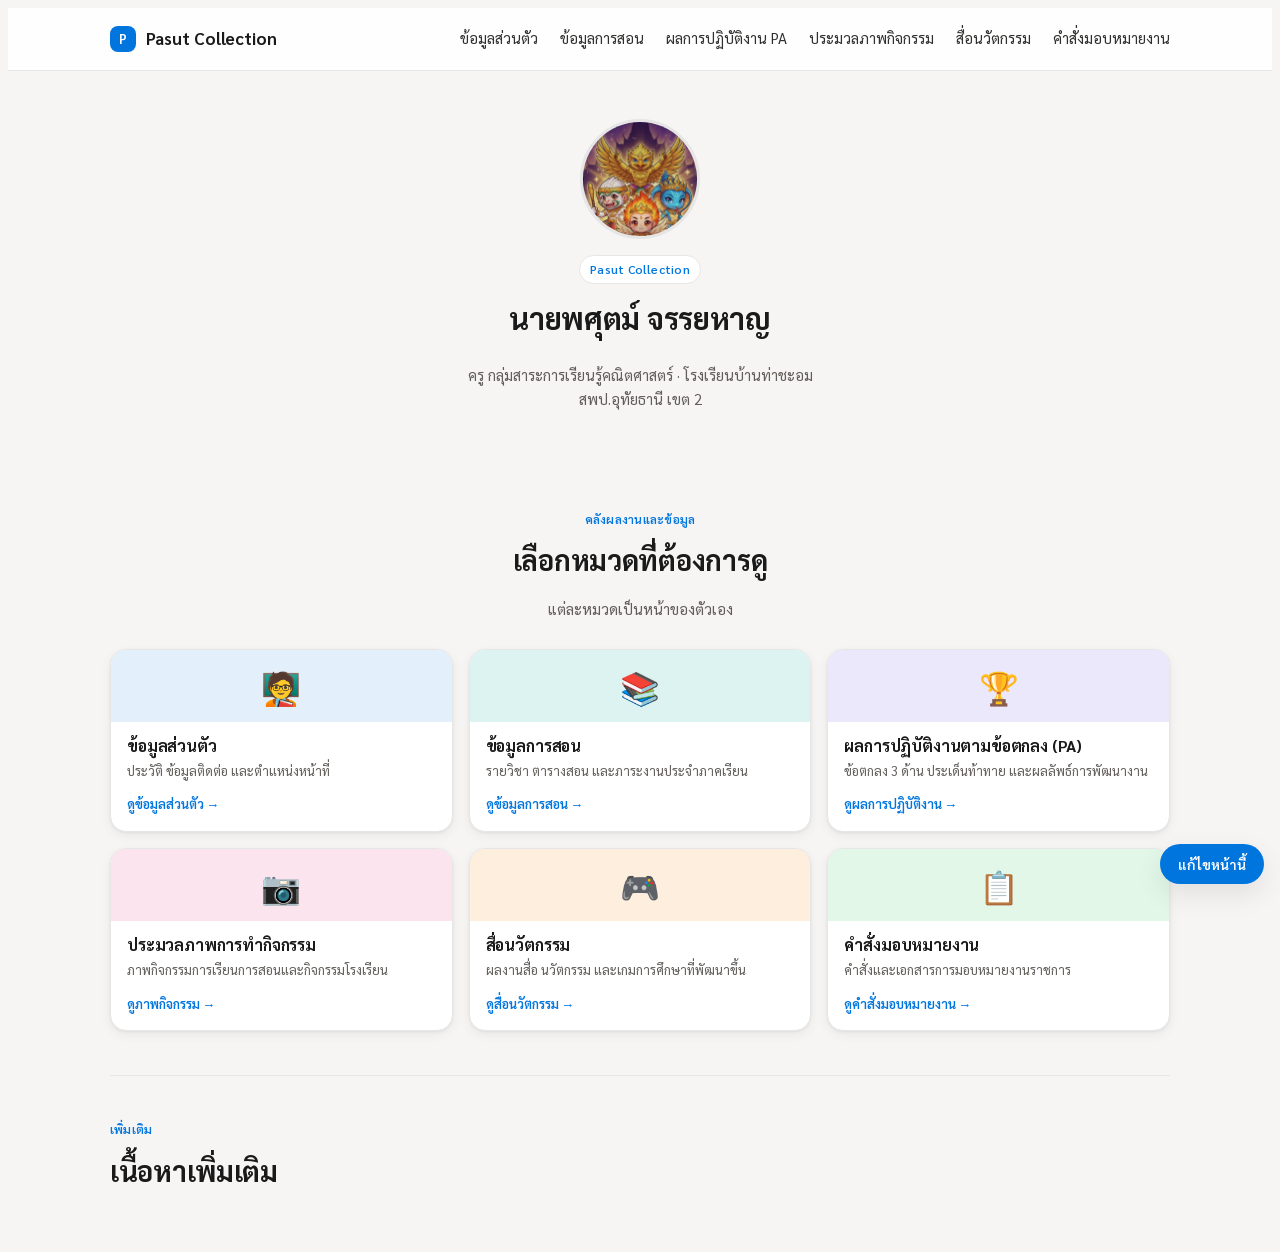
==== commit b04c6563: "Add site-wide block editor: editable logo + free text/image blocks on every page - .brand name is no" ====
--- a/index.html
+++ b/index.html
@@ -11,7 +11,7 @@
 
 <div class="topbar">
   <div class="wrap row">
-    <a class="brand" href="index.html"><span class="mark">P</span> Pasut Collection</a>
+    <a class="brand" href="index.html"><span class="mark">P</span> <span data-field="name">Pasut Collection</span></a>
     <nav class="crumbs">
       <a href="personal.html">ข้อมูลส่วนตัว</a>
       <a href="teaching.html">ข้อมูลการสอน</a>
@@ -88,7 +88,15 @@
       </a>
     </div>
   </section>
+
+  <section aria-label="เนื้อหาเพิ่มเติม">
+    <div class="kicker">เพิ่มเติม</div>
+    <h2>เนื้อหาเพิ่มเติม</h2>
+    <div id="extraBlocks" data-collection="extra_index"></div>
+  </section>
 </main>
 
+<script src="config.js"></script>
+<script src="edit.js"></script>
 </body>
 </html>
--- a/style.css
+++ b/style.css
@@ -107,17 +107,19 @@
 .heroband h1{ font-size:clamp(24px,4vw,30px); margin:0; color:var(--ink); }
 .heroband p.lede{ color:var(--ink-muted); max-width:52ch; margin-inline:auto; font-size:15px; }
 
-/* generic page hero (non-home pages) — รูปกลมอยู่กลางเหนือชื่อเช่นกัน */
-.hero{ padding-block:44px 32px; text-align:center; }
-.hero-grid{ display:flex; flex-direction:column; align-items:center; gap:6px; }
 .hero-frame{
   width:120px; height:120px; border-radius:50%; overflow:hidden;
   border:3px solid var(--hairline); background:var(--canvas); margin-bottom:10px;
 }
 .hero-frame img{ display:block; width:100%; height:100%; object-fit:cover; }
+/* full-width portrait photo (personal.html) — kept separate from .hero-frame's
+   fixed 120px circle so the two don't fight over width/height/border-radius */
+.portrait-frame{
+  width:100%; aspect-ratio:3/4; border-radius:var(--radius-md);
+  overflow:hidden; border:1px solid var(--hairline); box-shadow:var(--shadow-1);
+}
+.portrait-frame img{ display:block; width:100%; height:100%; object-fit:cover; }
 .eyebrow{ display:inline-flex; font-size:12px; letter-spacing:.02em; font-weight:600; color:var(--primary); background:var(--surface); border:1px solid var(--hairline); border-radius:var(--radius-full); padding:4px 10px; }
-.hero h1{ font-size:clamp(22px,4vw,28px); margin:0; }
-.hero p.lede{ color:var(--ink-muted); font-size:15px; max-width:52ch; margin-inline:auto; }
 .chiprow{ display:flex; flex-wrap:wrap; gap:8px; margin-top:14px; justify-content:center; }
 .chip{ font-size:13px; padding:6px 12px; border-radius:var(--radius-full); background:var(--surface); border:1px solid var(--hairline); color:var(--ink-muted); }
 .chip b{ color:var(--ink); font-weight:600; }
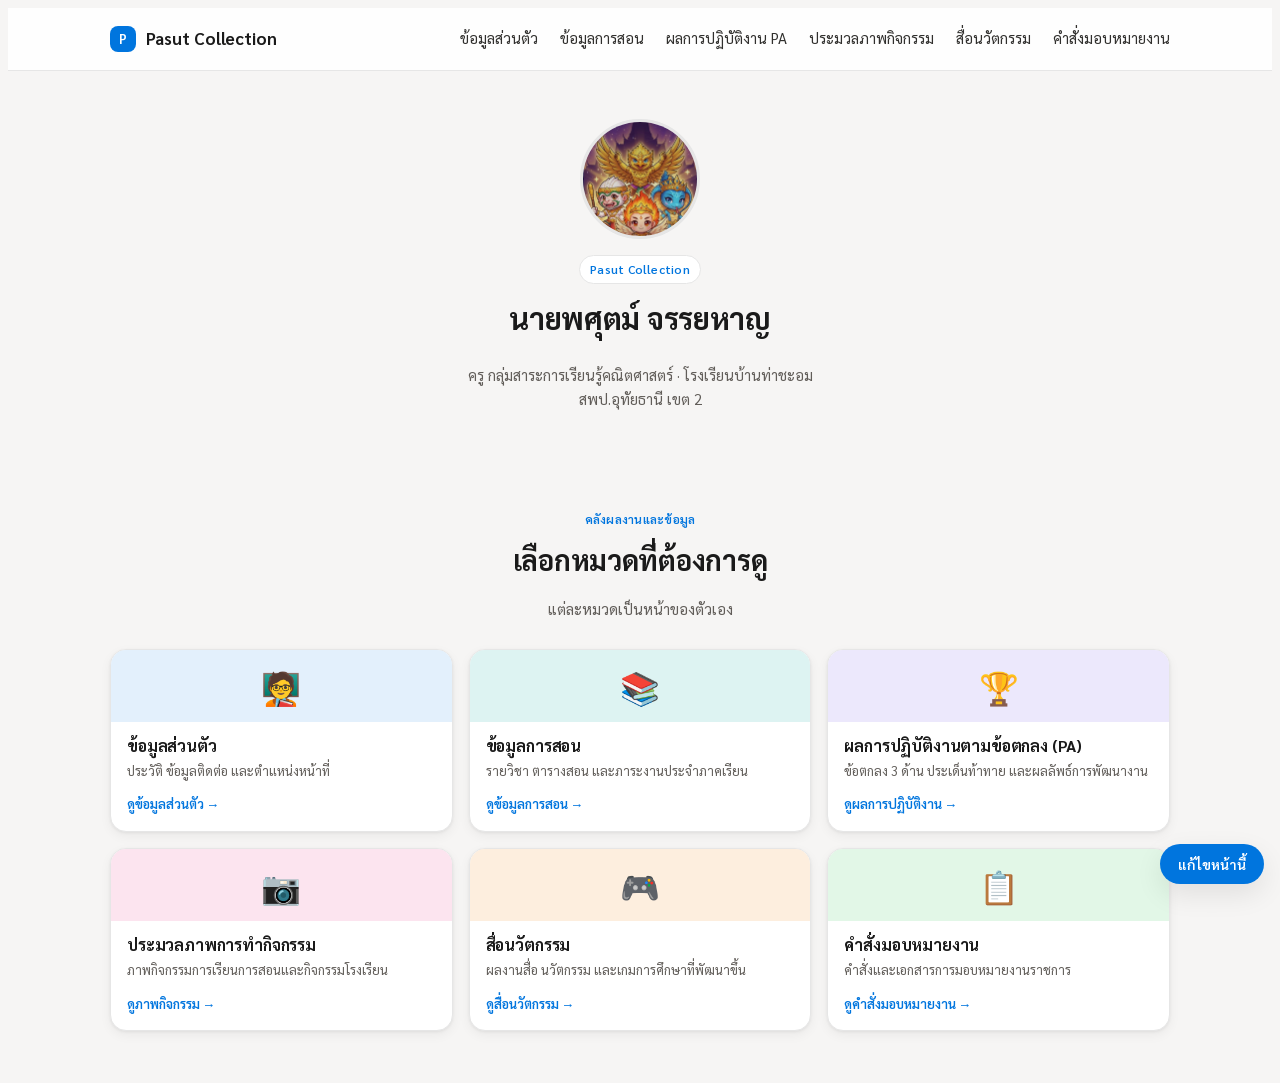
==== commit 3f0c922b: "Make baked-in page content (text + photos) editable, not just extra blocks Previously the self-editi" ====
--- a/index.html
+++ b/index.html
@@ -7,7 +7,7 @@
 <meta name="description" content="คลังผลงานและข้อมูลของนายพศุตม์ จรรยหาญ ครูกลุ่มสาระการเรียนรู้คณิตศาสตร์ โรงเรียนบ้านท่าชะอม">
 <link rel="stylesheet" href="style.css">
 </head>
-<body>
+<body data-content-collection="content_index">
 
 <div class="topbar">
   <div class="wrap row">
@@ -25,10 +25,10 @@
 
 <div class="heroband">
   <div class="wrap heroband-inner">
-    <div class="hero-photo"><img src="images/hero-splash.jpg" alt="รูปภาพนายพศุตม์ จรรยหาญ"></div>
-    <span class="eyebrow">Pasut Collection</span>
-    <h1>นายพศุตม์ จรรยหาญ</h1>
-    <p class="lede">ครู กลุ่มสาระการเรียนรู้คณิตศาสตร์ · โรงเรียนบ้านท่าชะอม สพป.อุทัยธานี เขต 2</p>
+    <div class="hero-photo"><img data-edit-img="hero-photo" src="images/hero-splash.jpg" alt="รูปภาพนายพศุตม์ จรรยหาญ"></div>
+    <span class="eyebrow" data-edit="hero-eyebrow">Pasut Collection</span>
+    <h1 data-edit="hero-name">นายพศุตม์ จรรยหาญ</h1>
+    <p class="lede" data-edit="hero-lede">ครู กลุ่มสาระการเรียนรู้คณิตศาสตร์ · โรงเรียนบ้านท่าชะอม สพป.อุทัยธานี เขต 2</p>
   </div>
 </div>
 
@@ -41,48 +41,48 @@
       <a class="tile d1" href="personal.html">
         <div class="icon-band" aria-hidden="true">🧑‍🏫</div>
         <div class="body">
-          <h3>ข้อมูลส่วนตัว</h3>
-          <p>ประวัติ ข้อมูลติดต่อ และตำแหน่งหน้าที่</p>
+          <h3 data-edit="tile-personal-title">ข้อมูลส่วนตัว</h3>
+          <p data-edit="tile-personal-desc">ประวัติ ข้อมูลติดต่อ และตำแหน่งหน้าที่</p>
           <div class="go">ดูข้อมูลส่วนตัว →</div>
         </div>
       </a>
       <a class="tile d2" href="teaching.html">
         <div class="icon-band" aria-hidden="true">📚</div>
         <div class="body">
-          <h3>ข้อมูลการสอน</h3>
-          <p>รายวิชา ตารางสอน และภาระงานประจำภาคเรียน</p>
+          <h3 data-edit="tile-teaching-title">ข้อมูลการสอน</h3>
+          <p data-edit="tile-teaching-desc">รายวิชา ตารางสอน และภาระงานประจำภาคเรียน</p>
           <div class="go">ดูข้อมูลการสอน →</div>
         </div>
       </a>
       <a class="tile d3" href="pa.html">
         <div class="icon-band" aria-hidden="true">🏆</div>
         <div class="body">
-          <h3>ผลการปฏิบัติงานตามข้อตกลง (PA)</h3>
-          <p>ข้อตกลง 3 ด้าน ประเด็นท้าทาย และผลลัพธ์การพัฒนางาน</p>
+          <h3 data-edit="tile-pa-title">ผลการปฏิบัติงานตามข้อตกลง (PA)</h3>
+          <p data-edit="tile-pa-desc">ข้อตกลง 3 ด้าน ประเด็นท้าทาย และผลลัพธ์การพัฒนางาน</p>
           <div class="go">ดูผลการปฏิบัติงาน →</div>
         </div>
       </a>
       <a class="tile" href="gallery.html">
         <div class="icon-band" aria-hidden="true">📷</div>
         <div class="body">
-          <h3>ประมวลภาพการทำกิจกรรม</h3>
-          <p>ภาพกิจกรรมการเรียนการสอนและกิจกรรมโรงเรียน</p>
+          <h3 data-edit="tile-gallery-title">ประมวลภาพการทำกิจกรรม</h3>
+          <p data-edit="tile-gallery-desc">ภาพกิจกรรมการเรียนการสอนและกิจกรรมโรงเรียน</p>
           <div class="go">ดูภาพกิจกรรม →</div>
         </div>
       </a>
       <a class="tile" href="media.html">
         <div class="icon-band" aria-hidden="true">🎮</div>
         <div class="body">
-          <h3>สื่อนวัตกรรม</h3>
-          <p>ผลงานสื่อ นวัตกรรม และเกมการศึกษาที่พัฒนาขึ้น</p>
+          <h3 data-edit="tile-media-title">สื่อนวัตกรรม</h3>
+          <p data-edit="tile-media-desc">ผลงานสื่อ นวัตกรรม และเกมการศึกษาที่พัฒนาขึ้น</p>
           <div class="go">ดูสื่อนวัตกรรม →</div>
         </div>
       </a>
       <a class="tile" href="orders.html">
         <div class="icon-band" aria-hidden="true">📋</div>
         <div class="body">
-          <h3>คำสั่งมอบหมายงาน</h3>
-          <p>คำสั่งและเอกสารการมอบหมายงานราชการ</p>
+          <h3 data-edit="tile-orders-title">คำสั่งมอบหมายงาน</h3>
+          <p data-edit="tile-orders-desc">คำสั่งและเอกสารการมอบหมายงานราชการ</p>
           <div class="go">ดูคำสั่งมอบหมายงาน →</div>
         </div>
       </a>
--- a/style.css
+++ b/style.css
@@ -254,6 +254,13 @@
 .edit-controls .btn-del{ margin-left:auto; color:var(--orange); }
 .btn-add{ font-size:14px; font-weight:600; padding:10px 18px; border-radius:var(--radius-sm); border:1px dashed var(--primary); background:transparent; color:var(--primary); cursor:pointer; }
 
+[contenteditable="true"]{ outline:1px dashed var(--primary); outline-offset:3px; border-radius:2px; background:var(--blue-bg); }
+.img-edit-btn{
+  position:absolute; right:8px; top:8px; z-index:5; font-size:12px; font-weight:600;
+  padding:6px 12px; border-radius:var(--radius-full); border:none; color:#fff;
+  background:rgba(0,0,0,.6); cursor:pointer;
+}
+
 .pc-modal-overlay{ position:fixed; inset:0; background:rgba(0,0,0,.45); z-index:50; display:flex; align-items:center; justify-content:center; padding:20px; }
 .pc-modal{ background:var(--surface); border-radius:var(--radius-md); padding:24px; width:100%; max-width:420px; max-height:90vh; overflow-y:auto; box-shadow:var(--shadow-2); }
 .pc-modal h3{ margin:0 0 16px; font-size:18px; }
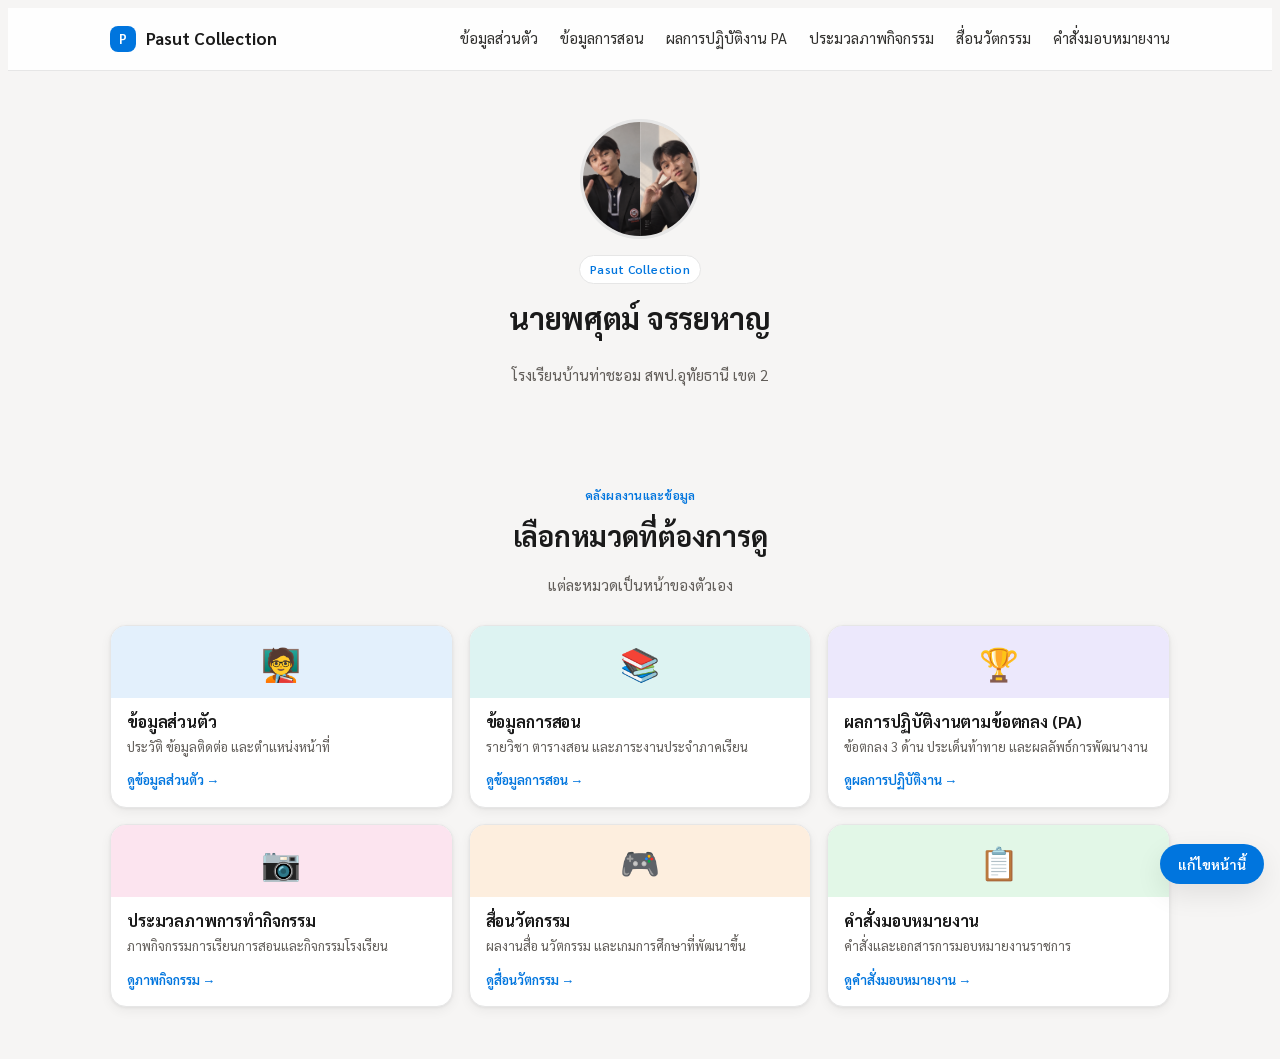
==== commit 397e254d: "Bake current live edits into HTML defaults; open up PA's 3 tile cards Bakes the owner's already-save" ====
--- a/index.html
+++ b/index.html
@@ -25,10 +25,10 @@
 
 <div class="heroband">
   <div class="wrap heroband-inner">
-    <div class="hero-photo"><img data-edit-img="hero-photo" src="images/hero-splash.jpg" alt="รูปภาพนายพศุตม์ จรรยหาญ"></div>
+    <div class="hero-photo"><img data-edit-img="hero-photo" src="uploads/ac630401-0623-41c5-bd79-2ac45b8c4663.png" alt="รูปภาพนายพศุตม์ จรรยหาญ"></div>
     <span class="eyebrow" data-edit="hero-eyebrow">Pasut Collection</span>
     <h1 data-edit="hero-name">นายพศุตม์ จรรยหาญ</h1>
-    <p class="lede" data-edit="hero-lede">ครู กลุ่มสาระการเรียนรู้คณิตศาสตร์ · โรงเรียนบ้านท่าชะอม สพป.อุทัยธานี เขต 2</p>
+    <p class="lede" data-edit="hero-lede">โรงเรียนบ้านท่าชะอม สพป.อุทัยธานี เขต 2</p>
   </div>
 </div>
 
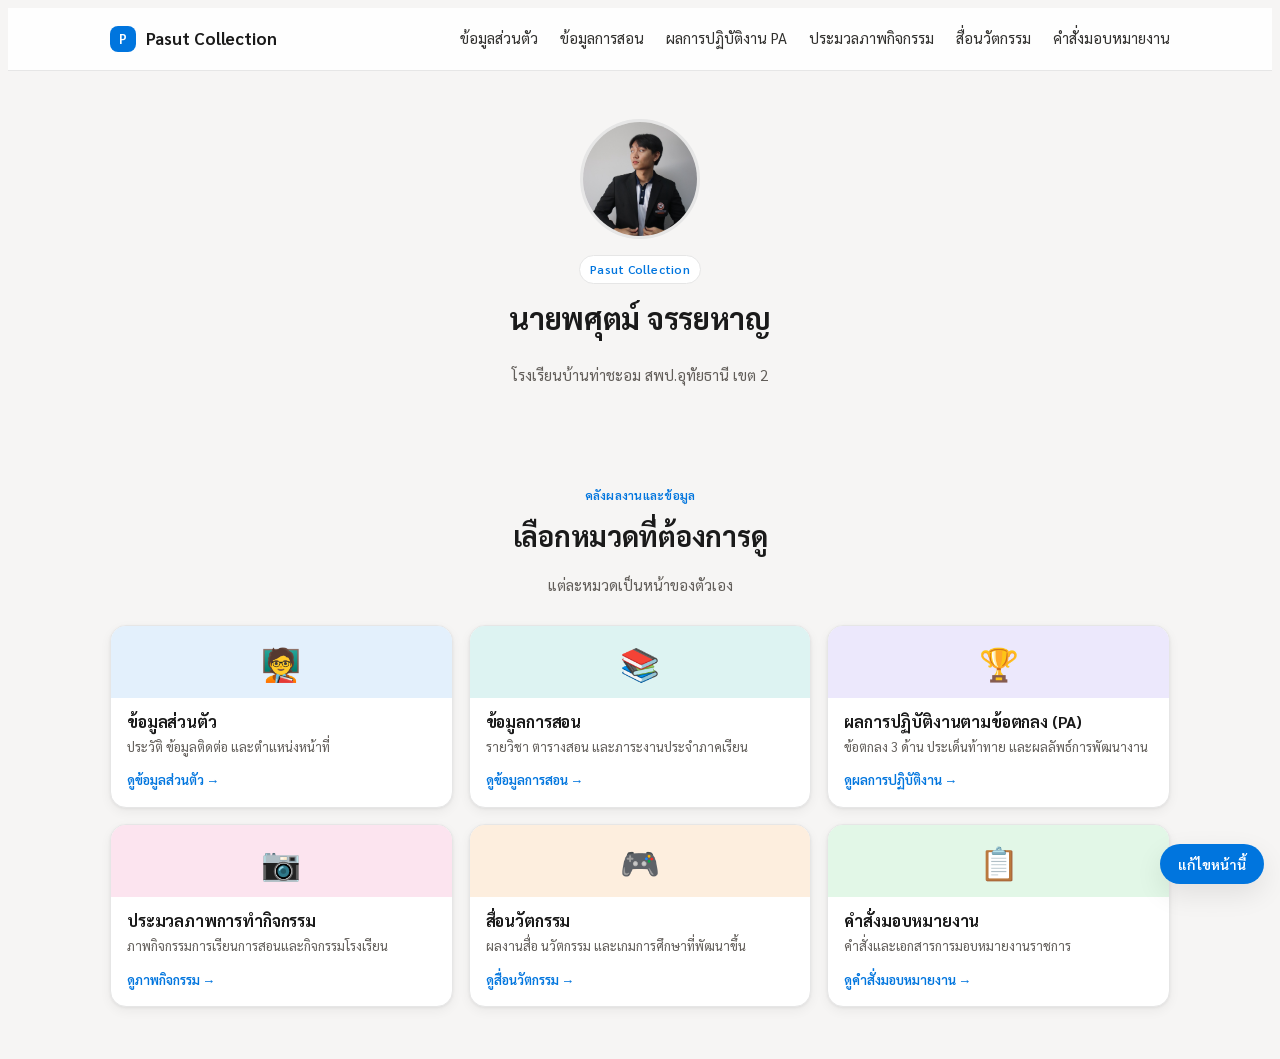
==== commit fd399d6d: "Move baked-in photos out of uploads/ into images/, re-bake hero-photo - F1: hero-photo had already d" ====
--- a/index.html
+++ b/index.html
@@ -25,7 +25,7 @@
 
 <div class="heroband">
   <div class="wrap heroband-inner">
-    <div class="hero-photo"><img data-edit-img="hero-photo" src="uploads/ac630401-0623-41c5-bd79-2ac45b8c4663.png" alt="รูปภาพนายพศุตม์ จรรยหาญ"></div>
+    <div class="hero-photo"><img data-edit-img="hero-photo" src="images/hero-photo.jpg" alt="รูปภาพนายพศุตม์ จรรยหาญ"></div>
     <span class="eyebrow" data-edit="hero-eyebrow">Pasut Collection</span>
     <h1 data-edit="hero-name">นายพศุตม์ จรรยหาญ</h1>
     <p class="lede" data-edit="hero-lede">โรงเรียนบ้านท่าชะอม สพป.อุทัยธานี เขต 2</p>
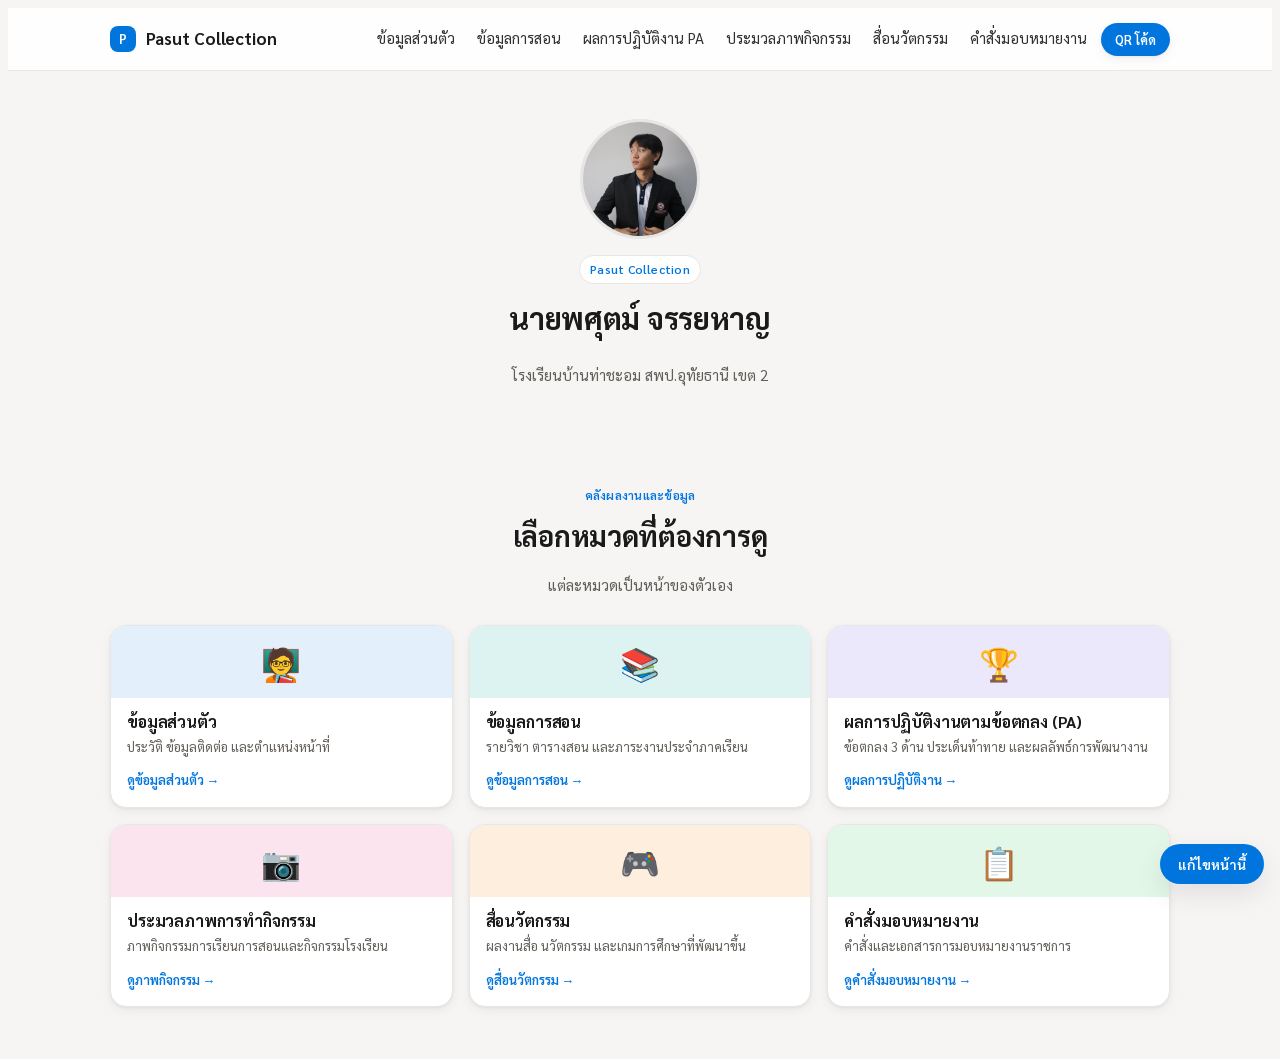
==== commit a80acf1c: "Add a QR code toggle button for the site link on the home page Vendors davidshimjs/qrcodejs (MIT) as" ====
--- a/index.html
+++ b/index.html
@@ -12,14 +12,23 @@
 <div class="topbar">
   <div class="wrap row">
     <a class="brand" href="index.html"><span class="mark">P</span> <span data-field="name">Pasut Collection</span></a>
-    <nav class="crumbs">
-      <a href="personal.html">ข้อมูลส่วนตัว</a>
-      <a href="teaching.html">ข้อมูลการสอน</a>
-      <a href="pa.html">ผลการปฏิบัติงาน PA</a>
-      <a href="gallery.html">ประมวลภาพกิจกรรม</a>
-      <a href="media.html">สื่อนวัตกรรม</a>
-      <a href="orders.html">คำสั่งมอบหมายงาน</a>
-    </nav>
+    <div class="topbar-right">
+      <nav class="crumbs">
+        <a href="personal.html">ข้อมูลส่วนตัว</a>
+        <a href="teaching.html">ข้อมูลการสอน</a>
+        <a href="pa.html">ผลการปฏิบัติงาน PA</a>
+        <a href="gallery.html">ประมวลภาพกิจกรรม</a>
+        <a href="media.html">สื่อนวัตกรรม</a>
+        <a href="orders.html">คำสั่งมอบหมายงาน</a>
+      </nav>
+      <div class="qr-widget">
+        <button id="qrToggleBtn" class="qr-toggle" type="button" aria-expanded="false">QR โค้ด</button>
+        <div id="qrPanel" class="qr-panel" hidden>
+          <div id="qrCode"></div>
+          <p class="qr-url"></p>
+        </div>
+      </div>
+    </div>
   </div>
 </div>
 
@@ -98,5 +107,26 @@
 
 <script src="config.js"></script>
 <script src="edit.js"></script>
+<script src="qrcode.min.js"></script>
+<script>
+(function () {
+  var SITE_URL = 'https://pamjyh.github.io/Pasut-Collection/';
+  var btn = document.getElementById('qrToggleBtn');
+  var panel = document.getElementById('qrPanel');
+  var made = false;
+  btn.addEventListener('click', function () {
+    var willShow = panel.hidden;
+    if (willShow && !made) {
+      new QRCode(document.getElementById('qrCode'), {
+        text: SITE_URL, width: 160, height: 160, correctLevel: QRCode.CorrectLevel.M,
+      });
+      panel.querySelector('.qr-url').textContent = SITE_URL;
+      made = true;
+    }
+    panel.hidden = !willShow;
+    btn.setAttribute('aria-expanded', String(willShow));
+  });
+})();
+</script>
 </body>
 </html>
--- a/style.css
+++ b/style.css
@@ -241,6 +241,29 @@
 .gcard .cap{ font-size:13px; color:var(--ink-muted); white-space:pre-line; }
 .empty-note{ color:var(--ink-faint); font-size:14px; text-align:center; padding:32px 0; border:1px dashed var(--hairline); border-radius:var(--radius-md); }
 
+/* extra photos on an item beyond the first (gcard/indicator figure) */
+.photo-strip{ display:flex; gap:6px; padding:8px; flex-wrap:wrap; }
+.photo-strip img{ width:56px; height:56px; object-fit:cover; border-radius:6px; border:1px solid var(--hairline); display:block; }
+.sub figure .photo-strip{ padding:8px 0 0; }
+
+/* ---------- QR code button (index.html only) ---------- */
+.topbar-right{ display:flex; align-items:center; gap:14px; flex-wrap:wrap; }
+.qr-widget{ position:relative; }
+.qr-toggle{
+  font-family:'Sarabun',sans-serif; font-size:13px; font-weight:600;
+  padding:8px 14px; border-radius:var(--radius-full); border:none; color:#fff;
+  background:var(--primary); box-shadow:var(--shadow-1); cursor:pointer;
+}
+.qr-panel{
+  position:absolute; top:calc(100% + 10px); right:0;
+  z-index:41; background:var(--surface); border-radius:var(--radius-md);
+  box-shadow:var(--shadow-2); padding:16px; text-align:center;
+}
+.qr-panel[hidden]{ display:none; }
+.qr-panel #qrCode{ display:flex; justify-content:center; }
+.qr-panel #qrCode img, .qr-panel #qrCode canvas{ display:block; }
+.qr-panel .qr-url{ margin:10px 0 0; font-size:12px; color:var(--ink-muted); overflow-wrap:break-word; width:160px; }
+
 /* ---------- self-editing (edit.js) ---------- */
 .edit-toggle{
   position:fixed; right:16px; bottom:calc(16px + env(safe-area-inset-bottom,0px));
